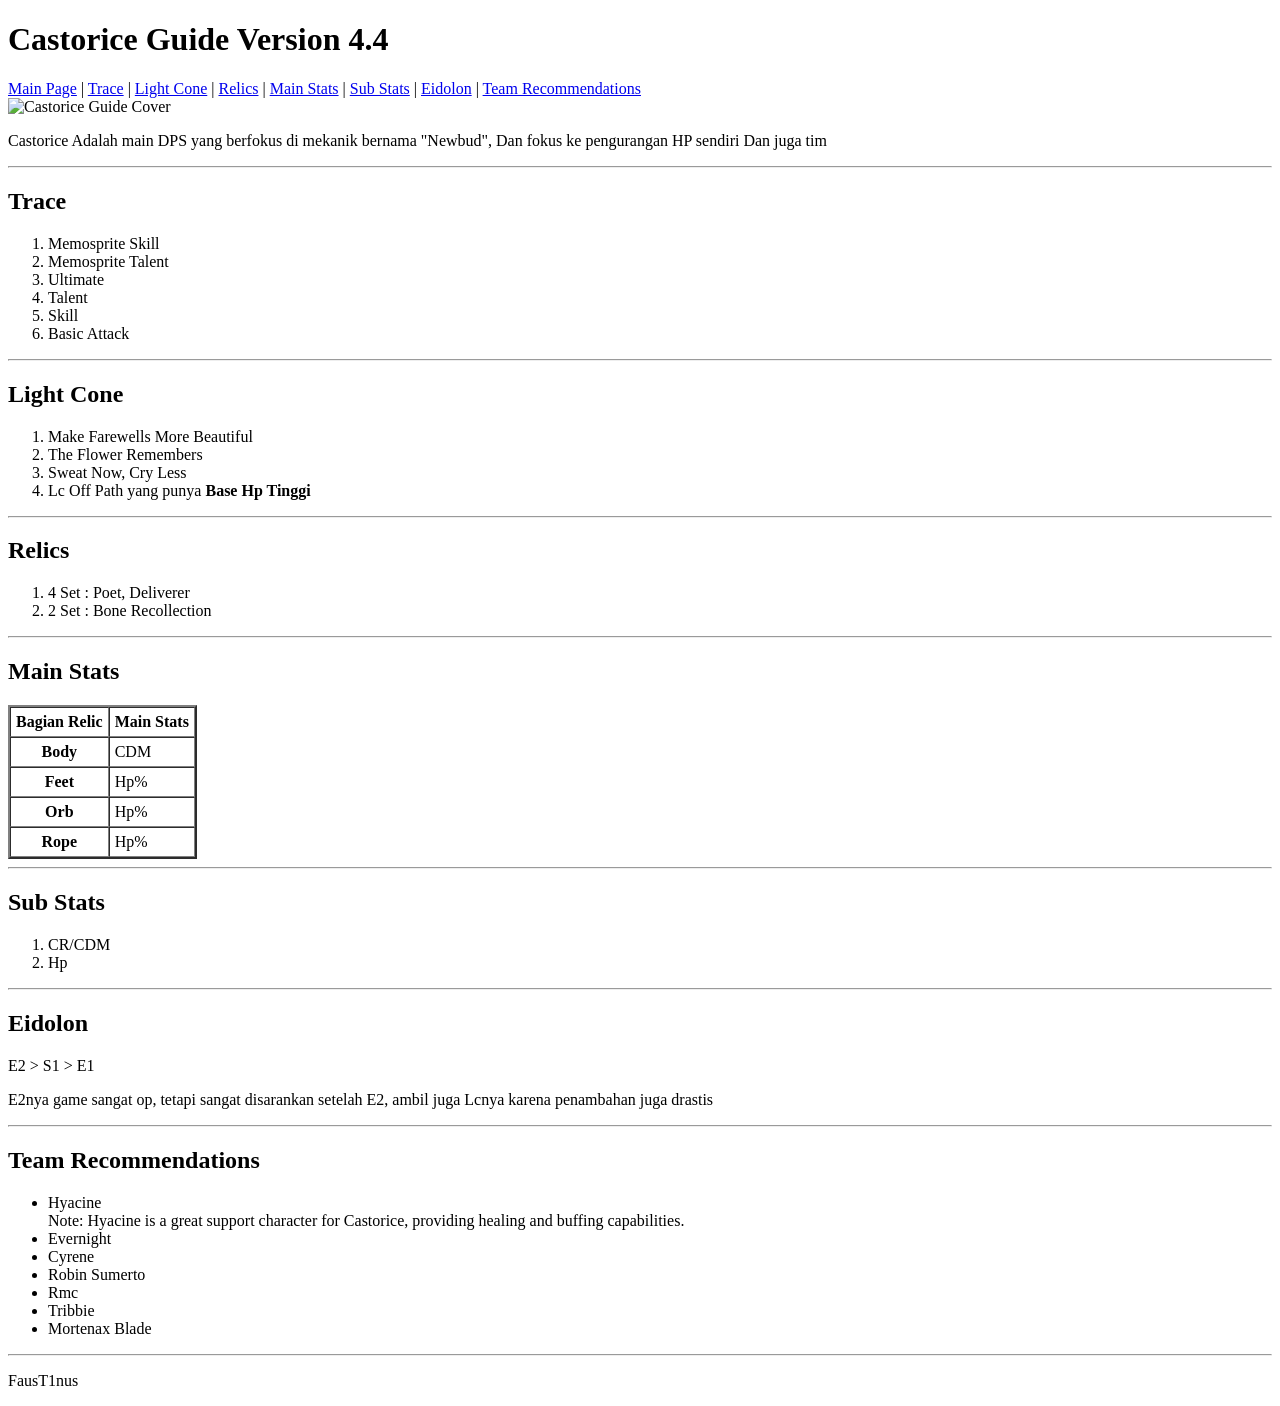
==== Char/Castorice.html @ de2ae466 "Menambahkan file project awal" ====
<!DOCTYPE html>
<html lang="id">

<head>
    <title> Castorice Guide Version 4.4</title>
</head>

<body>
    <header>
        <h1> Castorice Guide Version 4.4</h1>
        <nav>
            <a href="MainPage.html"> Main Page</a> |
            <a href="#Trace"> Trace</a> |
            <a href="#Light-Cone"> Light Cone</a> |
            <a href="#Relics"> Relics</a> |
            <a href="#Main-Stats"> Main Stats</a> |
            <a href="#Sub-Stats"> Sub Stats</a> |
            <a href="#Eidolon"> Eidolon</a> |
            <a href="#Team-Recommendations"> Team Recommendations</a>
        </nav>
        <img src="https://media.discordapp.net/attachments/1415315822586626078/1534120326789861466/Template_Guide.png?ex=6a72f864&is=6a71a6e4&hm=882367f1a77257c54745becc9ca172c3226553975240e715eb085d22882bb942&=&format=webp&quality=lossless&width=819&height=1024"
            alt="Castorice Guide Cover" width="300" height="400">
    </header>
    <article>
        <p> Castorice Adalah main DPS yang berfokus di mekanik bernama "Newbud", Dan fokus ke pengurangan HP sendiri Dan
            juga tim </p>

        <hr>
        <section>
            <h2> Trace</h2>
            <ol>
                <li> Memosprite Skill </li>
                <li> Memosprite Talent </li>
                <li> Ultimate </li>
                <li> Talent </li>
                <li> Skill </li>
                <li> Basic Attack </li>
            </ol>
        </section>

        <hr>

        <section>
            <h2>Light Cone</h2>
            <ol>
                <li> Make Farewells More Beautiful </li>
                <li> The Flower Remembers </li>
                <li> Sweat Now, Cry Less </li>
                <li> Lc Off Path yang punya <B> Base Hp Tinggi </B> </li>
            </ol>
        </section>

        <hr>

        <section>
            <h2> Relics </h2>
            <ol>
                <li> 4 Set : Poet, Deliverer</li>
                <li> 2 Set : Bone Recollection </li>
            </ol>
        </section>

        <hr>

        <section id="Main-Stats">
            <h2> Main Stats </h2>
            <table border="2" cellpadding="5" cellspacing="0">
                <thead>

                    <tr>
                        <th scope="col"> Bagian Relic </th>
                        <th scope="col"> Main Stats </th>
                    </tr>

                </thead>

                <tbody>
                    <tr>
                        <th scope="row">Body</th>
                        <td>CDM</td>
                    </tr>
                    <tr>
                        <th scope="row">Feet</th>
                        <td>Hp%</td>
                    </tr>
                    <tr>
                        <th scope="row">Orb</th>
                        <td>Hp%</td>
                    </tr>
                    <tr>
                        <th scope="row">Rope</th>
                        <td>Hp%</td>
                    </tr>
                </tbody>

            </table>
        </section>

        <hr>

        <section>
            <h2> Sub Stats </h2>
            <ol>
                <li>CR/CDM</li>
                <li>Hp</li>
            </ol>
        </section>

        <hr>

        <section>
            <h2> Eidolon </h2>
            <p> E2 > S1 > E1 </p>
            <p> E2nya game sangat op, tetapi sangat disarankan setelah E2, ambil juga Lcnya karena penambahan juga
                drastis</p>
        </section>

        <hr>

        <section>
            <h2> Team Recommendations </h2>
            <ul>
                <li> Hyacine </li>
                <summary> Note: Hyacine is a great support character for Castorice, providing healing and buffing
                    capabilities. </summary>
                <li> Evernight </li>
                <li> Cyrene </li>
                <li> Robin Sumerto </li>
                <li> Rmc </li>
                <li> Tribbie </li>
                <li> Mortenax Blade </li>
            </ul>
        </section>

        <hr>

    </article>

    <footer>
        <p>FausT1nus</p>
    </footer>

</body>

</html>
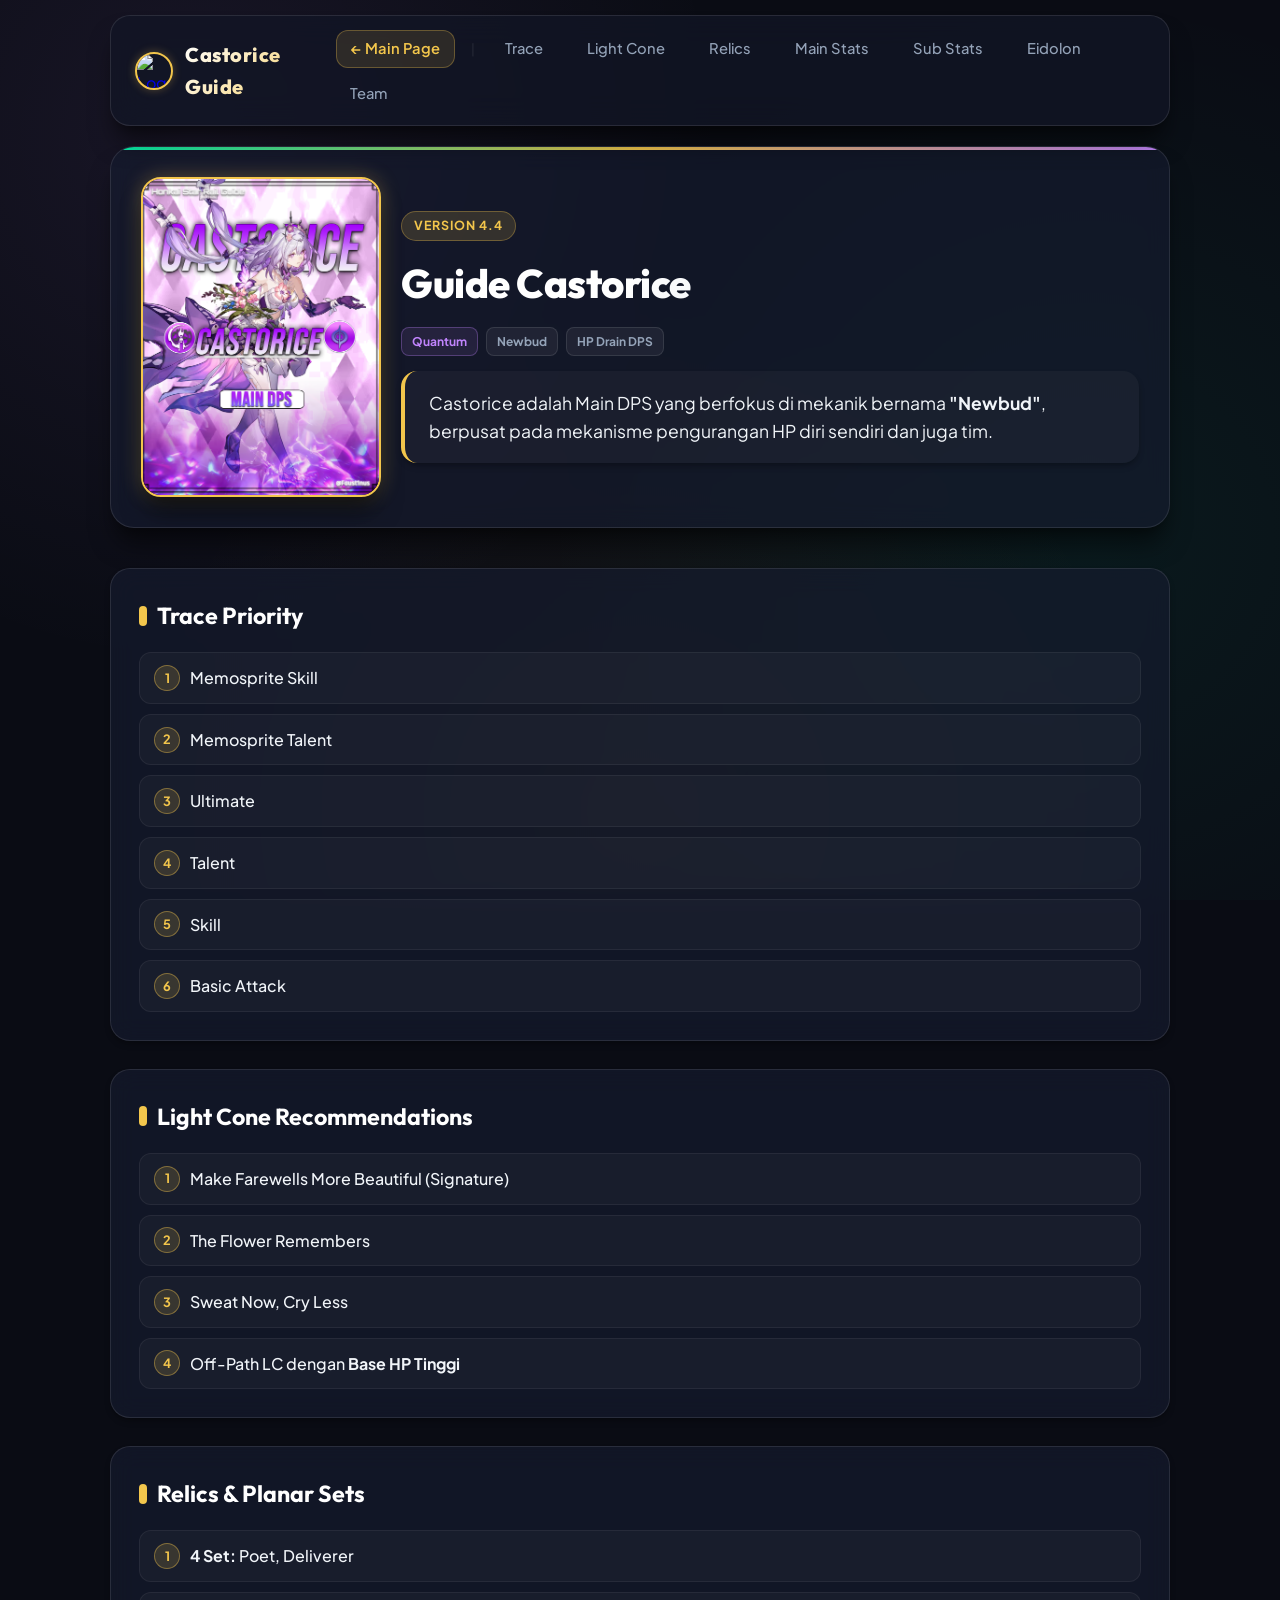
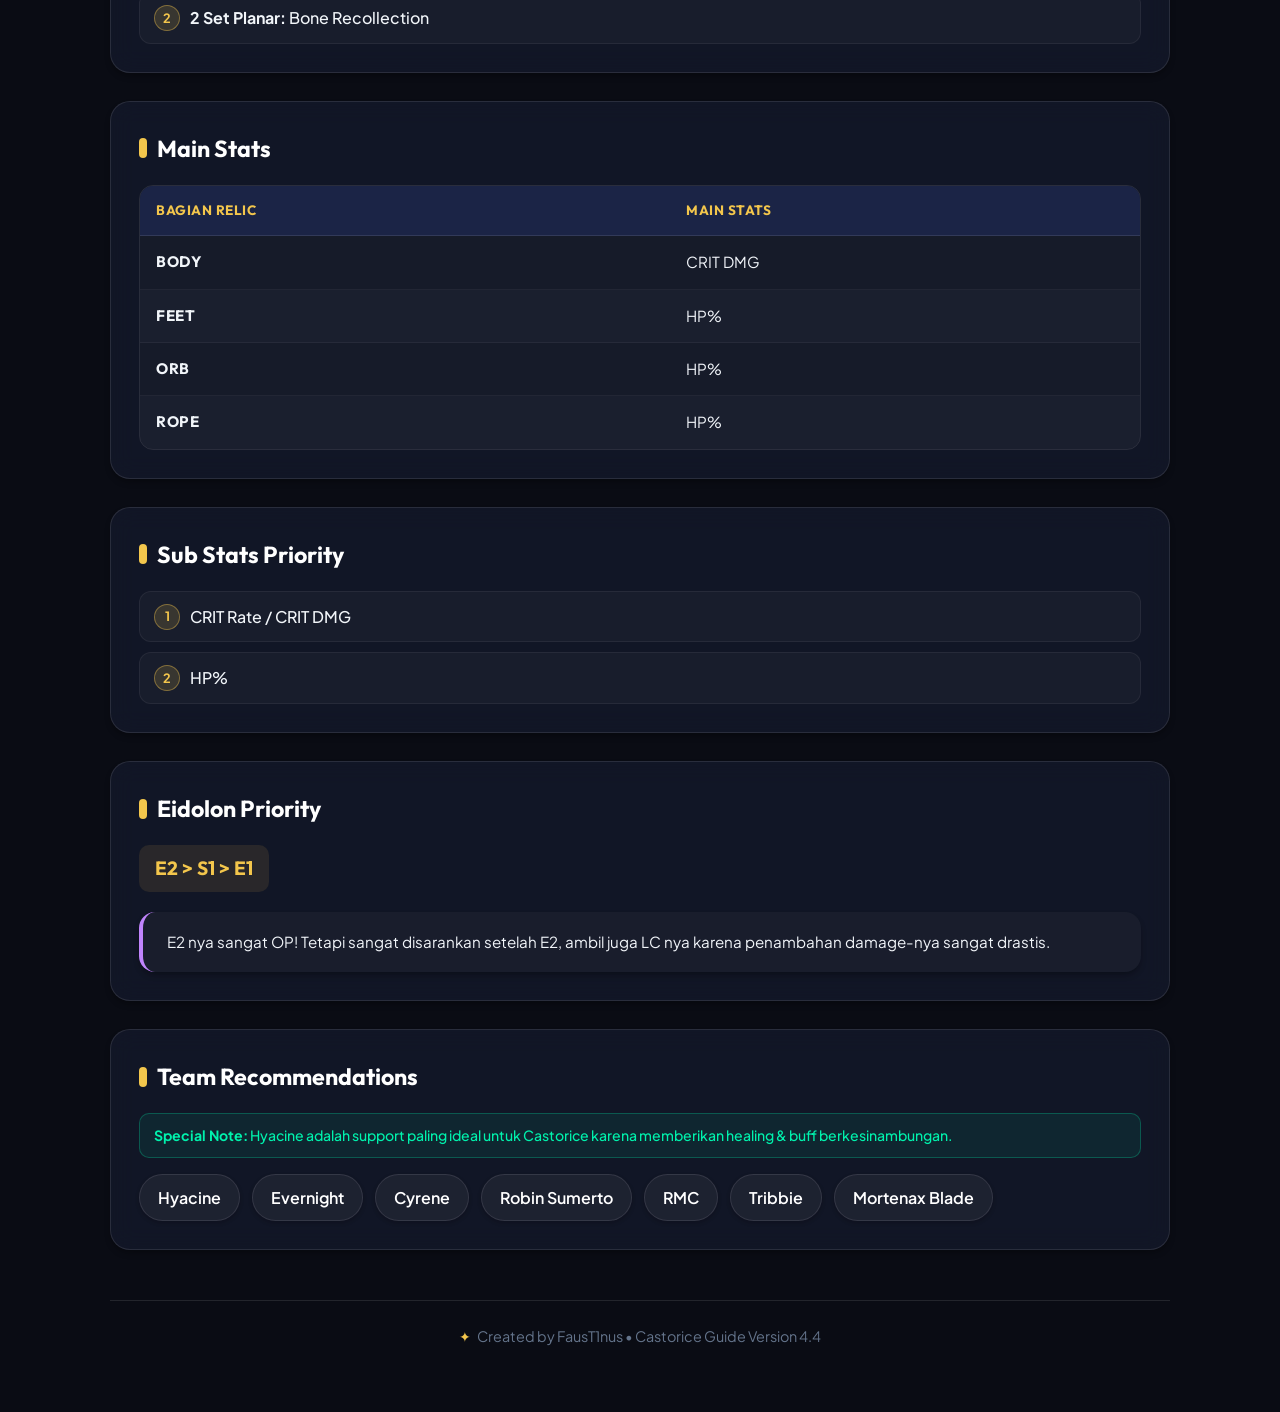
==== commit b595023e: "Push CSS" ====
--- a/Char/Castorice.html
+++ b/Char/Castorice.html
@@ -1,145 +1,155 @@
 <!DOCTYPE html>
 <html lang="id">
+<head>
+    <meta charset="UTF-8">
+    <meta name="viewport" content="width=device-width, initial-scale=1.0">
+    <link rel="icon" type="image/x-icon" href="https://media.discordapp.net/attachments/1473303380360171574/1534155351308636291/1050245295327416390.webp?ex=6a731902&is=6a71c782&hm=e8f0a72e8efb6a49927cd60e86227d775140b2a60f67a8194d3ff2b409917104&=&format=webp">
+    <title>Castorice Guide Version 4.4</title>
+    <link rel="stylesheet" href="style.css">
+</head>
+<body>
 
-<head>
-    <title> Castorice Guide Version 4.4</title>
-</head>
+    <div class="container">
+        <!-- Top Navigation -->
+        <header>
+            <div class="nav-bar">
+                <a href="MainPage.html" class="brand">
+                    <img src="https://media.discordapp.net/attachments/1473303380360171574/1534155351308636291/1050245295327416390.webp?ex=6a731902&is=6a71c782&hm=e8f0a72e8efb6a49927cd60e86227d775140b2a60f67a8194d3ff2b409917104&=&format=webp" alt="Logo" class="brand-icon">
+                    <span class="brand-title">Castorice Guide</span>
+                </a>
+                <nav>
+                    <a href="MainPage.html" class="active">← Main Page</a>
+                    <span class="nav-divider">|</span>
+                    <a href="#Trace">Trace</a>
+                    <a href="#Light-Cone">Light Cone</a>
+                    <a href="#Relics">Relics</a>
+                    <a href="#Main-Stats">Main Stats</a>
+                    <a href="#Sub-Stats">Sub Stats</a>
+                    <a href="#Eidolon">Eidolon</a>
+                    <a href="#Team-Recommendations">Team</a>
+                </nav>
+            </div>
+        </header>
 
-<body>
-    <header>
-        <h1> Castorice Guide Version 4.4</h1>
-        <nav>
-            <a href="MainPage.html"> Main Page</a> |
-            <a href="#Trace"> Trace</a> |
-            <a href="#Light-Cone"> Light Cone</a> |
-            <a href="#Relics"> Relics</a> |
-            <a href="#Main-Stats"> Main Stats</a> |
-            <a href="#Sub-Stats"> Sub Stats</a> |
-            <a href="#Eidolon"> Eidolon</a> |
-            <a href="#Team-Recommendations"> Team Recommendations</a>
-        </nav>
-        <img src="https://media.discordapp.net/attachments/1415315822586626078/1534120326789861466/Template_Guide.png?ex=6a72f864&is=6a71a6e4&hm=882367f1a77257c54745becc9ca172c3226553975240e715eb085d22882bb942&=&format=webp&quality=lossless&width=819&height=1024"
-            alt="Castorice Guide Cover" width="300" height="400">
-    </header>
-    <article>
-        <p> Castorice Adalah main DPS yang berfokus di mekanik bernama "Newbud", Dan fokus ke pengurangan HP sendiri Dan
-            juga tim </p>
+        <!-- Cover Hero Section -->
+        <div class="page-header cover-hero">
+            <div class="cover-image-frame">
+                <img src="../Gambar/cas.png" alt="Castorice Guide Cover">
+            </div>
+            <div class="cover-hero-info">
+                <span class="badge">Version 4.4</span>
+                <h1>Guide Castorice</h1>
+                <div class="char-card-tags">
+                    <span class="tag quantum">Quantum</span>
+                    <span class="tag">Newbud</span>
+                    <span class="tag">HP Drain DPS</span>
+                </div>
+                <p class="intro-lead">
+                    Castorice adalah Main DPS yang berfokus di mekanik bernama <strong>"Newbud"</strong>, berpusat pada mekanisme pengurangan HP diri sendiri dan juga tim.
+                </p>
+            </div>
+        </div>
 
-        <hr>
-        <section>
-            <h2> Trace</h2>
-            <ol>
-                <li> Memosprite Skill </li>
-                <li> Memosprite Talent </li>
-                <li> Ultimate </li>
-                <li> Talent </li>
-                <li> Skill </li>
-                <li> Basic Attack </li>
-            </ol>
-        </section>
+        <!-- Main Content -->
+        <article>
+            <section id="Trace">
+                <h2>Trace Priority</h2>
+                <ol>
+                    <li>Memosprite Skill</li>
+                    <li>Memosprite Talent</li>
+                    <li>Ultimate</li>
+                    <li>Talent</li>
+                    <li>Skill</li>
+                    <li>Basic Attack</li>
+                </ol>
+            </section>
 
-        <hr>
+            <section id="Light-Cone">
+                <h2>Light Cone Recommendations</h2>
+                <ol>
+                    <li>Make Farewells More Beautiful (Signature)</li>
+                    <li>The Flower Remembers</li>
+                    <li>Sweat Now, Cry Less</li>
+                    <li>Off-Path LC dengan <strong>Base HP Tinggi</strong></li>
+                </ol>
+            </section>
 
-        <section>
-            <h2>Light Cone</h2>
-            <ol>
-                <li> Make Farewells More Beautiful </li>
-                <li> The Flower Remembers </li>
-                <li> Sweat Now, Cry Less </li>
-                <li> Lc Off Path yang punya <B> Base Hp Tinggi </B> </li>
-            </ol>
-        </section>
+            <section id="Relics">
+                <h2>Relics & Planar Sets</h2>
+                <ol>
+                    <li><strong>4 Set:</strong> Poet, Deliverer</li>
+                    <li><strong>2 Set Planar:</strong> Bone Recollection</li>
+                </ol>
+            </section>
 
-        <hr>
+            <section id="Main-Stats">
+                <h2>Main Stats</h2>
+                <table>
+                    <thead>
+                        <tr>
+                            <th scope="col">Bagian Relic</th>
+                            <th scope="col">Main Stats</th>
+                        </tr>
+                    </thead>
+                    <tbody>
+                        <tr>
+                            <th scope="row">Body</th>
+                            <td>CRIT DMG</td>
+                        </tr>
+                        <tr>
+                            <th scope="row">Feet</th>
+                            <td>HP%</td>
+                        </tr>
+                        <tr>
+                            <th scope="row">Orb</th>
+                            <td>HP%</td>
+                        </tr>
+                        <tr>
+                            <th scope="row">Rope</th>
+                            <td>HP%</td>
+                        </tr>
+                    </tbody>
+                </table>
+            </section>
 
-        <section>
-            <h2> Relics </h2>
-            <ol>
-                <li> 4 Set : Poet, Deliverer</li>
-                <li> 2 Set : Bone Recollection </li>
-            </ol>
-        </section>
+            <section id="Sub-Stats">
+                <h2>Sub Stats Priority</h2>
+                <ol>
+                    <li>CRIT Rate / CRIT DMG</li>
+                    <li>HP%</li>
+                </ol>
+            </section>
 
-        <hr>
+            <section id="Eidolon">
+                <h2>Eidolon Priority</h2>
+                <p>E2 &gt; S1 &gt; E1</p>
+                <div class="intro-lead" style="margin-top: 12px; font-size: 0.95rem; border-left-color: var(--accent-purple);">
+                    E2 nya sangat OP! Tetapi sangat disarankan setelah E2, ambil juga LC nya karena penambahan damage-nya sangat drastis.
+                </div>
+            </section>
 
-        <section id="Main-Stats">
-            <h2> Main Stats </h2>
-            <table border="2" cellpadding="5" cellspacing="0">
-                <thead>
+            <section id="Team-Recommendations">
+                <h2>Team Recommendations</h2>
+                <div class="note-box" style="margin-bottom: 16px;">
+                    <strong>Special Note:</strong> Hyacine adalah support paling ideal untuk Castorice karena memberikan healing &amp; buff berkesinambungan.
+                </div>
+                <ul>
+                    <li>Hyacine</li>
+                    <li>Evernight</li>
+                    <li>Cyrene</li>
+                    <li>Robin Sumerto</li>
+                    <li>RMC</li>
+                    <li>Tribbie</li>
+                    <li>Mortenax Blade</li>
+                </ul>
+            </section>
+        </article>
 
-                    <tr>
-                        <th scope="col"> Bagian Relic </th>
-                        <th scope="col"> Main Stats </th>
-                    </tr>
-
-                </thead>
-
-                <tbody>
-                    <tr>
-                        <th scope="row">Body</th>
-                        <td>CDM</td>
-                    </tr>
-                    <tr>
-                        <th scope="row">Feet</th>
-                        <td>Hp%</td>
-                    </tr>
-                    <tr>
-                        <th scope="row">Orb</th>
-                        <td>Hp%</td>
-                    </tr>
-                    <tr>
-                        <th scope="row">Rope</th>
-                        <td>Hp%</td>
-                    </tr>
-                </tbody>
-
-            </table>
-        </section>
-
-        <hr>
-
-        <section>
-            <h2> Sub Stats </h2>
-            <ol>
-                <li>CR/CDM</li>
-                <li>Hp</li>
-            </ol>
-        </section>
-
-        <hr>
-
-        <section>
-            <h2> Eidolon </h2>
-            <p> E2 > S1 > E1 </p>
-            <p> E2nya game sangat op, tetapi sangat disarankan setelah E2, ambil juga Lcnya karena penambahan juga
-                drastis</p>
-        </section>
-
-        <hr>
-
-        <section>
-            <h2> Team Recommendations </h2>
-            <ul>
-                <li> Hyacine </li>
-                <summary> Note: Hyacine is a great support character for Castorice, providing healing and buffing
-                    capabilities. </summary>
-                <li> Evernight </li>
-                <li> Cyrene </li>
-                <li> Robin Sumerto </li>
-                <li> Rmc </li>
-                <li> Tribbie </li>
-                <li> Mortenax Blade </li>
-            </ul>
-        </section>
-
-        <hr>
-
-    </article>
-
-    <footer>
-        <p>FausT1nus</p>
-    </footer>
+        <!-- Footer -->
+        <footer>
+            <p>Created by FausT1nus • Castorice Guide Version 4.4</p>
+        </footer>
+    </div>
 
 </body>
-
 </html>
--- a/Char/style.css
+++ b/Char/style.css
@@ -0,0 +1,629 @@
+@import url('https://fonts.googleapis.com/css2?family=Outfit:wght@400;500;600;700;800&family=Plus+Jakarta+Sans:wght@400;500;600;700&display=swap');
+
+:root {
+  --bg-primary: #0a0c14;
+  --bg-secondary: #121626;
+  --bg-card: rgba(22, 28, 48, 0.65);
+  --bg-card-hover: rgba(30, 38, 66, 0.85);
+  --border-color: rgba(255, 255, 255, 0.1);
+  --border-glow: rgba(0, 242, 173, 0.3);
+  
+  --text-main: #f1f5f9;
+  --text-muted: #94a3b8;
+  --text-dim: #64748b;
+  
+  --accent-gold: #f3c64c;
+  --accent-gold-glow: rgba(243, 198, 76, 0.3);
+  --accent-cyan: #00f2ad;
+  --accent-purple: #c084fc;
+  --accent-rose: #ff477e;
+
+  --font-heading: 'Outfit', sans-serif;
+  --font-body: 'Plus Jakarta Sans', sans-serif;
+
+  --shadow-sm: 0 4px 6px -1px rgba(0, 0, 0, 0.3);
+  --shadow-lg: 0 20px 25px -5px rgba(0, 0, 0, 0.5), 0 8px 10px -6px rgba(0, 0, 0, 0.3);
+  --shadow-glow: 0 0 25px rgba(243, 198, 76, 0.15);
+}
+
+/* Reset & Base Styles */
+* {
+  box-sizing: border-box;
+  margin: 0;
+  padding: 0;
+  scroll-behavior: smooth;
+}
+
+body {
+  font-family: var(--font-body);
+  background-color: var(--bg-primary);
+  background-image: 
+    radial-gradient(circle at 15% 15%, rgba(192, 132, 252, 0.08) 0%, transparent 40%),
+    radial-gradient(circle at 85% 60%, rgba(0, 242, 173, 0.06) 0%, transparent 45%),
+    radial-gradient(circle at 50% 90%, rgba(243, 198, 76, 0.05) 0%, transparent 50%);
+  background-attachment: fixed;
+  color: var(--text-main);
+  line-height: 1.6;
+  min-height: 100vh;
+  padding-bottom: 40px;
+}
+
+/* Layout Container */
+.container {
+  max-width: 1100px;
+  margin: 0 auto;
+  padding: 0 20px;
+}
+
+/* Header & Navigation */
+header {
+  position: sticky;
+  top: 15px;
+  z-index: 100;
+  margin-bottom: 35px;
+}
+
+.nav-bar {
+  background: rgba(18, 22, 38, 0.75);
+  backdrop-filter: blur(16px);
+  -webkit-backdrop-filter: blur(16px);
+  border: 1px solid var(--border-color);
+  border-radius: 20px;
+  padding: 14px 24px;
+  display: flex;
+  align-items: center;
+  justify-content: space-between;
+  box-shadow: var(--shadow-lg);
+}
+
+.brand {
+  display: flex;
+  align-items: center;
+  gap: 12px;
+  text-decoration: none;
+}
+
+.brand-icon {
+  width: 38px;
+  height: 38px;
+  border-radius: 50%;
+  object-fit: cover;
+  border: 2px solid var(--accent-gold);
+  box-shadow: 0 0 10px var(--accent-gold-glow);
+}
+
+.brand-title {
+  font-family: var(--font-heading);
+  font-weight: 800;
+  font-size: 1.25rem;
+  background: linear-gradient(135deg, #ffffff 0%, var(--accent-gold) 100%);
+  -webkit-background-clip: text;
+  -webkit-text-fill-color: transparent;
+  letter-spacing: 0.5px;
+}
+
+nav {
+  display: flex;
+  flex-wrap: wrap;
+  gap: 8px 16px;
+  align-items: center;
+}
+
+nav a {
+  color: var(--text-muted);
+  text-decoration: none;
+  font-weight: 500;
+  font-size: 0.92rem;
+  padding: 6px 14px;
+  border-radius: 12px;
+  transition: all 0.25s ease;
+  position: relative;
+}
+
+nav a:hover {
+  color: #ffffff;
+  background: rgba(255, 255, 255, 0.08);
+  transform: translateY(-1px);
+}
+
+nav a.active {
+  color: var(--accent-gold);
+  background: rgba(243, 198, 76, 0.12);
+  border: 1px solid rgba(243, 198, 76, 0.3);
+  font-weight: 600;
+}
+
+.nav-divider {
+  color: var(--border-color);
+  font-size: 0.8rem;
+  user-select: none;
+}
+
+/* Page Titles & Headers */
+.page-header {
+  text-align: center;
+  margin-bottom: 40px;
+  padding: 30px 20px;
+  background: var(--bg-card);
+  backdrop-filter: blur(12px);
+  border: 1px solid var(--border-color);
+  border-radius: 24px;
+  position: relative;
+  overflow: hidden;
+  box-shadow: var(--shadow-lg);
+}
+
+.page-header::before {
+  content: '';
+  position: absolute;
+  top: 0;
+  left: 0;
+  right: 0;
+  height: 3px;
+  background: linear-gradient(90deg, var(--accent-cyan), var(--accent-gold), var(--accent-purple));
+}
+
+.page-header h1 {
+  font-family: var(--font-heading);
+  font-size: 2.5rem;
+  font-weight: 800;
+  letter-spacing: -0.5px;
+  margin-bottom: 12px;
+  background: linear-gradient(135deg, #ffffff 30%, #cbd5e1 100%);
+  -webkit-background-clip: text;
+  -webkit-text-fill-color: transparent;
+}
+
+.badge {
+  display: inline-block;
+  padding: 4px 12px;
+  border-radius: 20px;
+  font-size: 0.78rem;
+  font-weight: 700;
+  text-transform: uppercase;
+  letter-spacing: 1px;
+  background: rgba(243, 198, 76, 0.15);
+  color: var(--accent-gold);
+  border: 1px solid rgba(243, 198, 76, 0.3);
+  margin-bottom: 10px;
+}
+
+/* Character Showcase Grid (Main Page) */
+.hero-banner {
+  text-align: center;
+  padding: 50px 20px;
+  margin-bottom: 40px;
+  background: radial-gradient(circle at center, rgba(30, 41, 79, 0.6) 0%, rgba(18, 22, 38, 0.4) 100%);
+  border-radius: 28px;
+  border: 1px solid var(--border-color);
+  box-shadow: var(--shadow-lg);
+}
+
+.hero-banner h1 {
+  font-family: var(--font-heading);
+  font-size: 3rem;
+  font-weight: 800;
+  color: #ffffff;
+  margin-bottom: 15px;
+  line-height: 1.15;
+}
+
+.hero-banner h1 span {
+  background: linear-gradient(135deg, var(--accent-gold), #ffe599);
+  -webkit-background-clip: text;
+  -webkit-text-fill-color: transparent;
+}
+
+.hero-banner p {
+  color: var(--text-muted);
+  font-size: 1.15rem;
+  max-width: 650px;
+  margin: 0 auto;
+}
+
+.card-grid {
+  display: grid;
+  grid-template-columns: repeat(auto-fit, minmax(320px, 1fr));
+  gap: 30px;
+  margin-bottom: 40px;
+}
+
+.char-card {
+  background: var(--bg-card);
+  backdrop-filter: blur(12px);
+  border: 1px solid var(--border-color);
+  border-radius: 24px;
+  overflow: hidden;
+  transition: all 0.35s cubic-bezier(0.4, 0, 0.2, 1);
+  display: flex;
+  flex-direction: column;
+  box-shadow: var(--shadow-sm);
+  position: relative;
+}
+
+.char-card:hover {
+  transform: translateY(-8px);
+  background: var(--bg-card-hover);
+  border-color: rgba(243, 198, 76, 0.4);
+  box-shadow: var(--shadow-lg), 0 0 25px rgba(243, 198, 76, 0.15);
+}
+
+.char-card-img-wrap {
+  width: 100%;
+  height: 380px;
+  overflow: hidden;
+  position: relative;
+  background: #0f121e;
+}
+
+.char-card-img-wrap img {
+  width: 100%;
+  height: 100%;
+  object-fit: cover;
+  object-position: top center;
+  transition: transform 0.5s ease;
+}
+
+.char-card:hover .char-card-img-wrap img {
+  transform: scale(1.05);
+}
+
+.char-card-content {
+  padding: 24px;
+  display: flex;
+  flex-direction: column;
+  flex-grow: 1;
+}
+
+.char-card-tags {
+  display: flex;
+  gap: 8px;
+  margin-bottom: 12px;
+}
+
+.tag {
+  font-size: 0.75rem;
+  font-weight: 700;
+  padding: 4px 10px;
+  border-radius: 8px;
+  background: rgba(255, 255, 255, 0.06);
+  border: 1px solid rgba(255, 255, 255, 0.1);
+  color: var(--text-muted);
+}
+
+.tag.wind { color: #00f2ad; border-color: rgba(0, 242, 173, 0.3); background: rgba(0, 242, 173, 0.1); }
+.tag.elation { color: #ff758f; border-color: rgba(255, 117, 143, 0.3); background: rgba(255, 117, 143, 0.1); }
+.tag.quantum { color: #c084fc; border-color: rgba(192, 132, 252, 0.3); background: rgba(192, 132, 252, 0.1); }
+
+.char-card-title {
+  font-family: var(--font-heading);
+  font-size: 1.6rem;
+  font-weight: 700;
+  color: #ffffff;
+  margin-bottom: 10px;
+}
+
+.char-card-desc {
+  color: var(--text-muted);
+  font-size: 0.95rem;
+  line-height: 1.5;
+  margin-bottom: 20px;
+  flex-grow: 1;
+}
+
+.btn-primary {
+  display: inline-flex;
+  align-items: center;
+  justify-content: center;
+  gap: 8px;
+  width: 100%;
+  padding: 12px 20px;
+  border-radius: 14px;
+  background: linear-gradient(135deg, var(--accent-gold) 0%, #d4a328 100%);
+  color: #0d0f17;
+  font-weight: 700;
+  font-size: 0.95rem;
+  text-decoration: none;
+  transition: all 0.25s ease;
+  box-shadow: 0 4px 12px rgba(243, 198, 76, 0.25);
+}
+
+.btn-primary:hover {
+  filter: brightness(1.15);
+  transform: translateY(-2px);
+  box-shadow: 0 6px 18px rgba(243, 198, 76, 0.4);
+}
+
+/* Single Character Details Layout */
+.cover-hero {
+  display: flex;
+  flex-direction: column;
+  align-items: center;
+  text-align: center;
+  gap: 20px;
+  padding: 30px;
+}
+
+@media (min-width: 768px) {
+  .cover-hero {
+    flex-direction: row;
+    text-align: left;
+  }
+}
+
+.cover-image-frame {
+  width: 240px;
+  height: 320px;
+  border-radius: 20px;
+  overflow: hidden;
+  border: 2px solid var(--accent-gold);
+  box-shadow: var(--shadow-lg), 0 0 20px var(--accent-gold-glow);
+  flex-shrink: 0;
+}
+
+.cover-image-frame img {
+  width: 100%;
+  height: 100%;
+  object-fit: cover;
+}
+
+.cover-hero-info {
+  flex-grow: 1;
+}
+
+.intro-lead {
+  font-size: 1.1rem;
+  color: var(--text-main);
+  background: rgba(255, 255, 255, 0.03);
+  padding: 18px 24px;
+  border-radius: 16px;
+  border-left: 4px solid var(--accent-gold);
+  margin-top: 15px;
+  box-shadow: var(--shadow-sm);
+}
+
+/* Sections & Article */
+article {
+  display: flex;
+  flex-direction: column;
+  gap: 28px;
+}
+
+section {
+  background: var(--bg-card);
+  backdrop-filter: blur(12px);
+  border: 1px solid var(--border-color);
+  border-radius: 20px;
+  padding: 28px;
+  box-shadow: var(--shadow-sm);
+  transition: border-color 0.3s ease;
+}
+
+section:hover {
+  border-color: rgba(255, 255, 255, 0.18);
+}
+
+section h2 {
+  font-family: var(--font-heading);
+  font-size: 1.45rem;
+  font-weight: 700;
+  color: #ffffff;
+  margin-bottom: 18px;
+  display: flex;
+  align-items: center;
+  gap: 10px;
+}
+
+section h2::before {
+  content: '';
+  display: inline-block;
+  width: 8px;
+  height: 20px;
+  background: var(--accent-gold);
+  border-radius: 4px;
+}
+
+hr {
+  display: none; /* Hide default hr lines in favor of styled card gaps */
+}
+
+/* Lists Styling (Ordered & Unordered) */
+ol, ul {
+  padding-left: 0;
+  list-style: none;
+  display: flex;
+  flex-direction: column;
+  gap: 10px;
+}
+
+ol {
+  counter-reset: item-counter;
+}
+
+ol li {
+  counter-increment: item-counter;
+  position: relative;
+  padding: 12px 16px 12px 50px;
+  background: rgba(255, 255, 255, 0.03);
+  border: 1px solid rgba(255, 255, 255, 0.06);
+  border-radius: 12px;
+  font-weight: 500;
+  transition: background 0.2s ease;
+}
+
+ol li::before {
+  content: counter(item-counter);
+  position: absolute;
+  left: 14px;
+  top: 50%;
+  transform: translateY(-50%);
+  width: 24px;
+  height: 24px;
+  border-radius: 50%;
+  background: rgba(243, 198, 76, 0.15);
+  color: var(--accent-gold);
+  border: 1px solid rgba(243, 198, 76, 0.4);
+  font-weight: 700;
+  font-size: 0.8rem;
+  display: flex;
+  align-items: center;
+  justify-content: center;
+}
+
+ol li:hover {
+  background: rgba(255, 255, 255, 0.06);
+}
+
+ul.chips-list, section#Team-Recommendations ul {
+  display: flex;
+  flex-wrap: wrap;
+  flex-direction: row;
+  gap: 12px;
+}
+
+ul.chips-list li, section#Team-Recommendations ul li {
+  background: rgba(255, 255, 255, 0.05);
+  border: 1px solid rgba(255, 255, 255, 0.1);
+  padding: 10px 18px;
+  border-radius: 30px;
+  font-weight: 600;
+  color: #ffffff;
+  display: inline-flex;
+  align-items: center;
+  gap: 8px;
+  transition: all 0.25s ease;
+  box-shadow: 0 2px 4px rgba(0, 0, 0, 0.2);
+}
+
+ul.chips-list li:hover, section#Team-Recommendations ul li:hover {
+  background: rgba(243, 198, 76, 0.15);
+  border-color: var(--accent-gold);
+  color: var(--accent-gold);
+  transform: translateY(-2px);
+}
+
+/* Tables Styling */
+table {
+  width: 100%;
+  border-collapse: separate;
+  border-spacing: 0;
+  border-radius: 14px;
+  overflow: hidden;
+  border: 1px solid var(--border-color) !important;
+  margin-top: 10px;
+}
+
+thead {
+  background: rgba(30, 41, 79, 0.8);
+}
+
+th {
+  font-family: var(--font-heading);
+  color: var(--accent-gold);
+  font-weight: 700;
+  text-transform: uppercase;
+  font-size: 0.85rem;
+  letter-spacing: 0.5px;
+  padding: 14px 16px;
+  text-align: left;
+  border-bottom: 1px solid var(--border-color);
+}
+
+td, tbody th {
+  padding: 14px 16px;
+  border-bottom: 1px solid rgba(255, 255, 255, 0.05);
+  font-size: 0.95rem;
+  color: var(--text-main);
+  text-align: left;
+}
+
+tbody tr {
+  background: rgba(255, 255, 255, 0.02);
+  transition: background 0.2s ease;
+}
+
+tbody tr:nth-child(even) {
+  background: rgba(255, 255, 255, 0.04);
+}
+
+tbody tr:hover {
+  background: rgba(243, 198, 76, 0.06);
+}
+
+tbody tr:last-child td, tbody tr:last-child th {
+  border-bottom: none;
+}
+
+/* Notes & Warnings */
+.note-box, note, p note, summary {
+  display: block;
+  margin-top: 10px;
+  padding: 10px 14px;
+  background: rgba(0, 242, 173, 0.08);
+  border: 1px solid rgba(0, 242, 173, 0.25);
+  border-radius: 10px;
+  color: var(--accent-cyan);
+  font-size: 0.88rem;
+  font-weight: 500;
+}
+
+/* Eidolon Formula & Texts */
+section#Eidolon p {
+  margin-bottom: 8px;
+}
+
+section#Eidolon p:first-of-type {
+  font-family: var(--font-heading);
+  font-size: 1.2rem;
+  font-weight: 700;
+  color: var(--accent-gold);
+  background: rgba(243, 198, 76, 0.1);
+  padding: 8px 16px;
+  border-radius: 10px;
+  display: inline-block;
+}
+
+/* Footer */
+footer {
+  margin-top: 50px;
+  padding: 24px;
+  text-align: center;
+  color: var(--text-dim);
+  font-size: 0.9rem;
+  border-top: 1px solid var(--border-color);
+}
+
+footer p {
+  display: inline-flex;
+  align-items: center;
+  gap: 6px;
+}
+
+footer p::before {
+  content: '✦';
+  color: var(--accent-gold);
+}
+
+/* Responsive Styles */
+@media (max-width: 640px) {
+  .nav-bar {
+    flex-direction: column;
+    gap: 12px;
+    align-items: flex-start;
+  }
+  
+  nav {
+    width: 100%;
+    overflow-x: auto;
+    white-space: nowrap;
+    padding-bottom: 4px;
+  }
+  
+  .page-header h1 {
+    font-size: 1.8rem;
+  }
+  
+  .hero-banner h1 {
+    font-size: 2rem;
+  }
+}
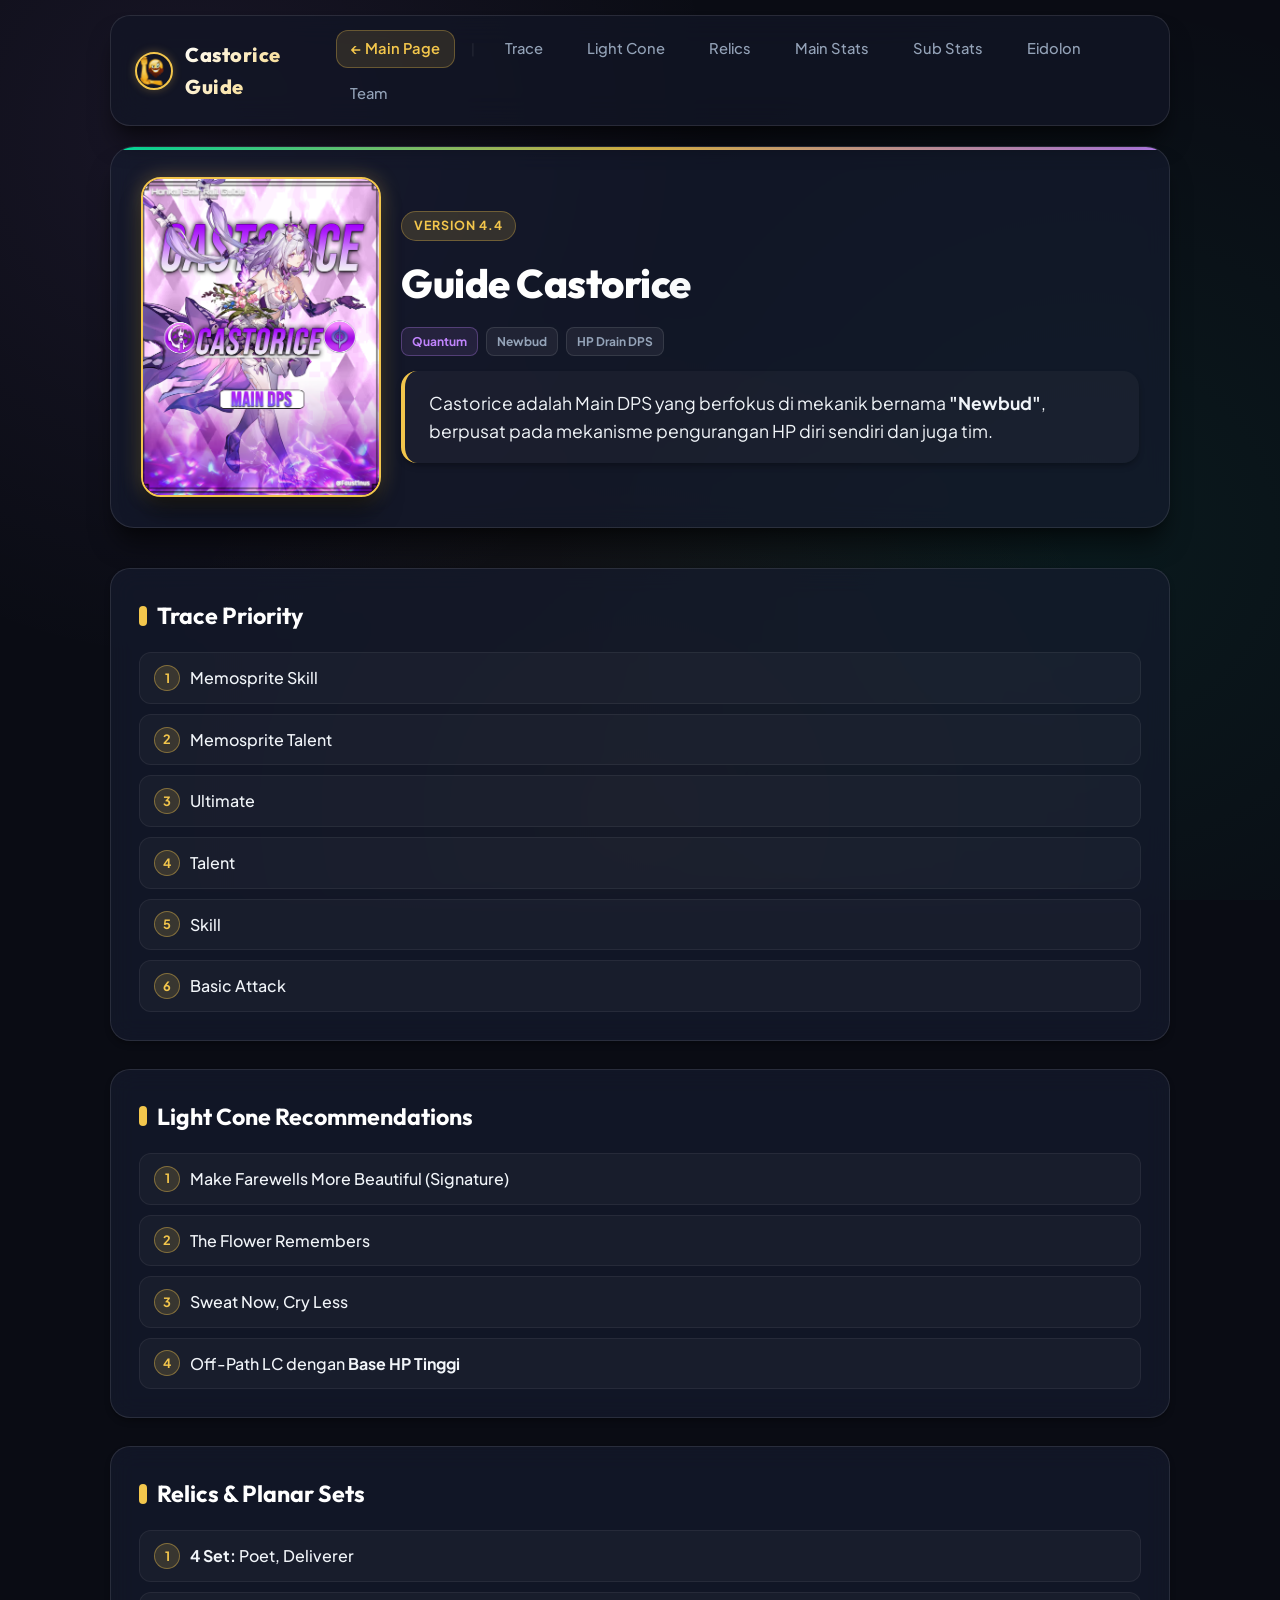
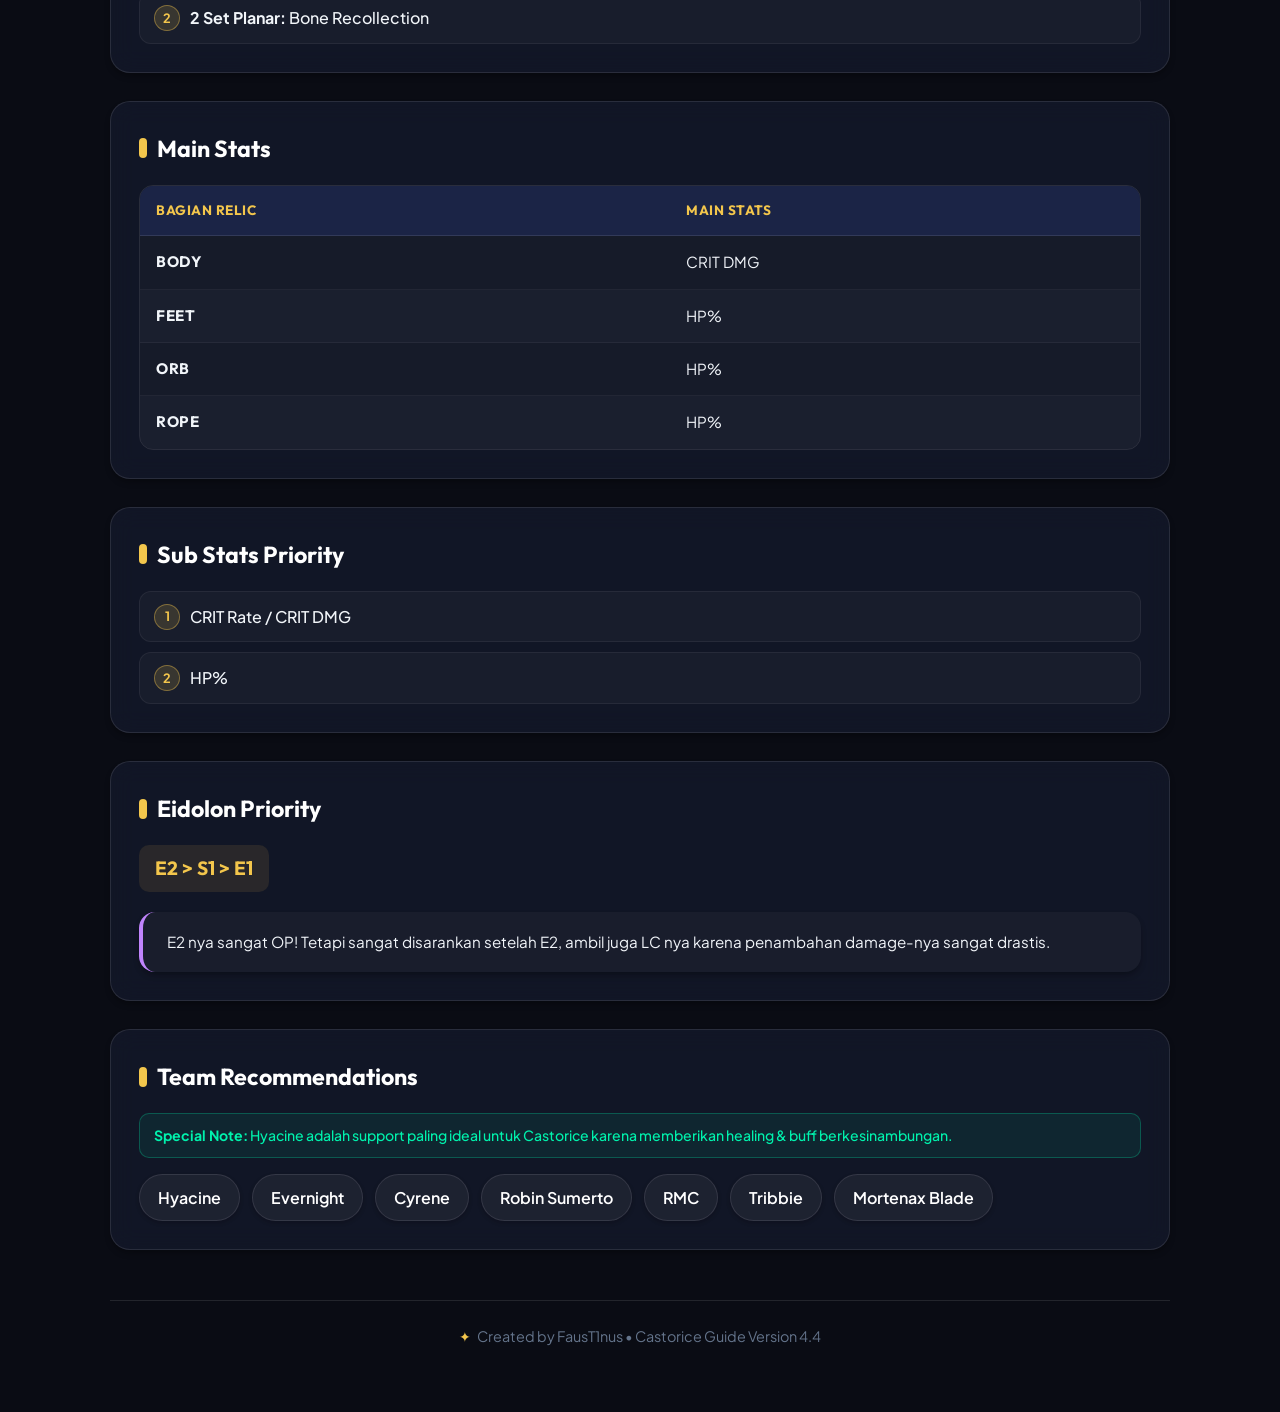
==== commit 2740ea20: "index push" ====
--- a/Char/Castorice.html
+++ b/Char/Castorice.html
@@ -13,12 +13,12 @@
         <!-- Top Navigation -->
         <header>
             <div class="nav-bar">
-                <a href="MainPage.html" class="brand">
-                    <img src="https://media.discordapp.net/attachments/1473303380360171574/1534155351308636291/1050245295327416390.webp?ex=6a731902&is=6a71c782&hm=e8f0a72e8efb6a49927cd60e86227d775140b2a60f67a8194d3ff2b409917104&=&format=webp" alt="Logo" class="brand-icon">
+                <a href="../index.html" class="brand">
+                    <img src="../Gambar/1050245295327416390.webp" alt="Logo" class="brand-icon">
                     <span class="brand-title">Castorice Guide</span>
                 </a>
                 <nav>
-                    <a href="MainPage.html" class="active">← Main Page</a>
+                    <a href="../index.html" class="active">← Main Page</a>
                     <span class="nav-divider">|</span>
                     <a href="#Trace">Trace</a>
                     <a href="#Light-Cone">Light Cone</a>
